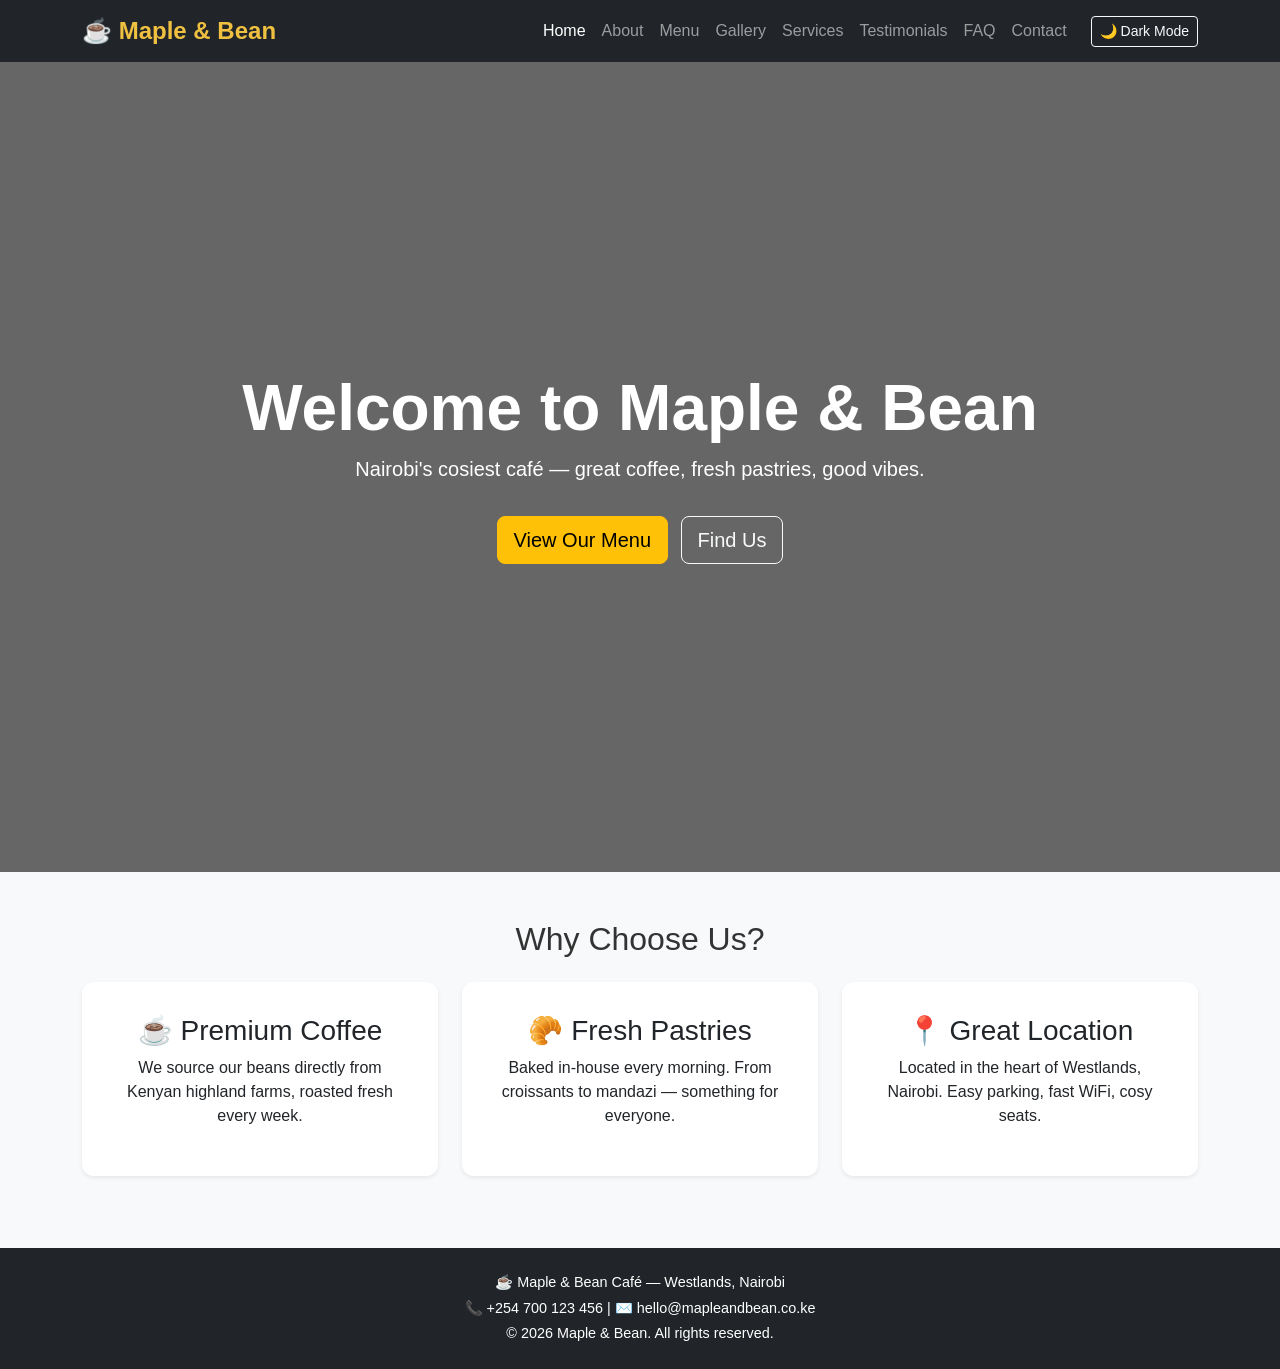
==== index.html @ 69208317 "Apply dark mode toggle across all pages" ====
<!DOCTYPE html>
<html lang="en">
<head>
  <meta charset="UTF-8">
  <meta name="viewport" content="width=device-width, initial-scale=1.0">
  <title>Maple & Bean Café - Home</title>
  <link href="https://cdn.jsdelivr.net/npm/bootstrap@5.3.3/dist/css/bootstrap.min.css" rel="stylesheet">
  <link rel="stylesheet" href="css/style.css">
</head>
<body>

  <!-- Navbar -->
  <nav class="navbar navbar-expand-lg navbar-dark bg-dark sticky-top">
    <div class="container">
      <a class="navbar-brand" href="index.html">☕ Maple & Bean</a>
      <button class="navbar-toggler" type="button" data-bs-toggle="collapse" data-bs-target="#navMenu">
        <span class="navbar-toggler-icon"></span>
      </button>
      <div class="collapse navbar-collapse" id="navMenu">
        <ul class="navbar-nav ms-auto">
          <li class="nav-item"><a class="nav-link active" href="index.html">Home</a></li>
          <li class="nav-item"><a class="nav-link" href="about.html">About</a></li>
          <li class="nav-item"><a class="nav-link" href="menu.html">Menu</a></li>
          <li class="nav-item"><a class="nav-link" href="gallery.html">Gallery</a></li>
          <li class="nav-item"><a class="nav-link" href="services.html">Services</a></li>
          <li class="nav-item"><a class="nav-link" href="testimonials.html">Testimonials</a></li>
          <li class="nav-item"><a class="nav-link" href="faq.html">FAQ</a></li>
          <li class="nav-item"><a class="nav-link" href="contact.html">Contact</a></li>
        </ul>
        <!-- Dark Mode Toggle -->
      <button class="btn btn-outline-light btn-sm ms-3 darkModeBtn" onclick="toggleDarkMode()">🌙 Dark Mode</button>
      </div>
    </div>
  </nav>

  <!-- Hero Section -->
  <section class="hero text-center text-white d-flex align-items-center justify-content-center">
    <div>
      <h1 class="display-3 fw-bold">Welcome to Maple & Bean</h1>
      <p class="lead">Nairobi's cosiest café — great coffee, fresh pastries, good vibes.</p>
      <a href="menu.html" class="btn btn-warning btn-lg mt-3">View Our Menu</a>
      <a href="contact.html" class="btn btn-outline-light btn-lg mt-3 ms-2">Find Us</a>
    </div>
  </section>

  <!-- Features Section -->
  <section class="py-5 bg-light">
    <div class="container">
      <h2 class="text-center mb-4">Why Choose Us?</h2>
      <div class="row text-center">
        <div class="col-md-4 mb-4">
          <div class="card h-100 shadow-sm p-3">
            <div class="card-body">
              <h3>☕ Premium Coffee</h3>
              <p>We source our beans directly from Kenyan highland farms, roasted fresh every week.</p>
            </div>
          </div>
        </div>
        <div class="col-md-4 mb-4">
          <div class="card h-100 shadow-sm p-3">
            <div class="card-body">
              <h3>🥐 Fresh Pastries</h3>
              <p>Baked in-house every morning. From croissants to mandazi — something for everyone.</p>
            </div>
          </div>
        </div>
        <div class="col-md-4 mb-4">
          <div class="card h-100 shadow-sm p-3">
            <div class="card-body">
              <h3>📍 Great Location</h3>
              <p>Located in the heart of Westlands, Nairobi. Easy parking, fast WiFi, cosy seats.</p>
            </div>
          </div>
        </div>
      </div>
    </div>
  </section>

  <!-- Footer -->
  <footer class="bg-dark text-white text-center py-4">
    <div class="container">
      <p class="mb-1">☕ Maple & Bean Café — Westlands, Nairobi</p>
      <p class="mb-1">📞 +254 700 123 456 | ✉️ hello@mapleandbean.co.ke</p>
      <p class="mb-0">&copy; 2026 Maple & Bean. All rights reserved.</p>
    </div>
  </footer>

  <script src="https://cdn.jsdelivr.net/npm/bootstrap@5.3.3/dist/js/bootstrap.bundle.min.js"></script>
  <script src="js/script.js"></script>
</body>
</html>
---- css/style.css ----
/* ===== GLOBAL STYLES ===== */
body {
  font-family: 'Segoe UI', Tahoma, Geneva, Verdana, sans-serif;
  color: #333;
}

/* ===== NAVBAR ===== */
.navbar-brand {
  font-size: 1.5rem;
  font-weight: bold;
  color: #f0c040 !important;
}

.nav-link:hover {
  color: #f0c040 !important;
}

/* ===== HERO SECTION ===== */
.hero {
  background: linear-gradient(rgba(0,0,0,0.6), rgba(0,0,0,0.6)),
              url('https://images.unsplash.com/photo-1501339847302-ac426a4a7cbb?w=1400') center/cover no-repeat;
  height: 90vh;
  min-height: 400px;
}

/* ===== PAGE HEADER ===== */
.page-header {
  background: linear-gradient(rgba(0,0,0,0.6), rgba(0,0,0,0.6)),
              url('https://images.unsplash.com/photo-1495474472287-4d71bcdd2085?w=1400') center/cover no-repeat;
  padding: 80px 0;
}

/* ===== CARDS ===== */
.card {
  border: none;
  border-radius: 12px;
  transition: transform 0.2s;
}

.card:hover {
  transform: translateY(-5px);
}

/* ===== MENU FILTER BUTTONS ===== */
.active-filter {
  font-weight: bold;
}

/* ===== GALLERY IMAGES ===== */
.img-fluid {
  width: 100%;
  height: 220px;
  object-fit: cover;
}

/* ===== FOOTER ===== */
footer {
  font-size: 0.9rem;
}

/* ===== ACCORDION ===== */
.accordion-button:not(.collapsed) {
  background-color: #f0c040;
  color: #333;
  font-weight: bold;
}
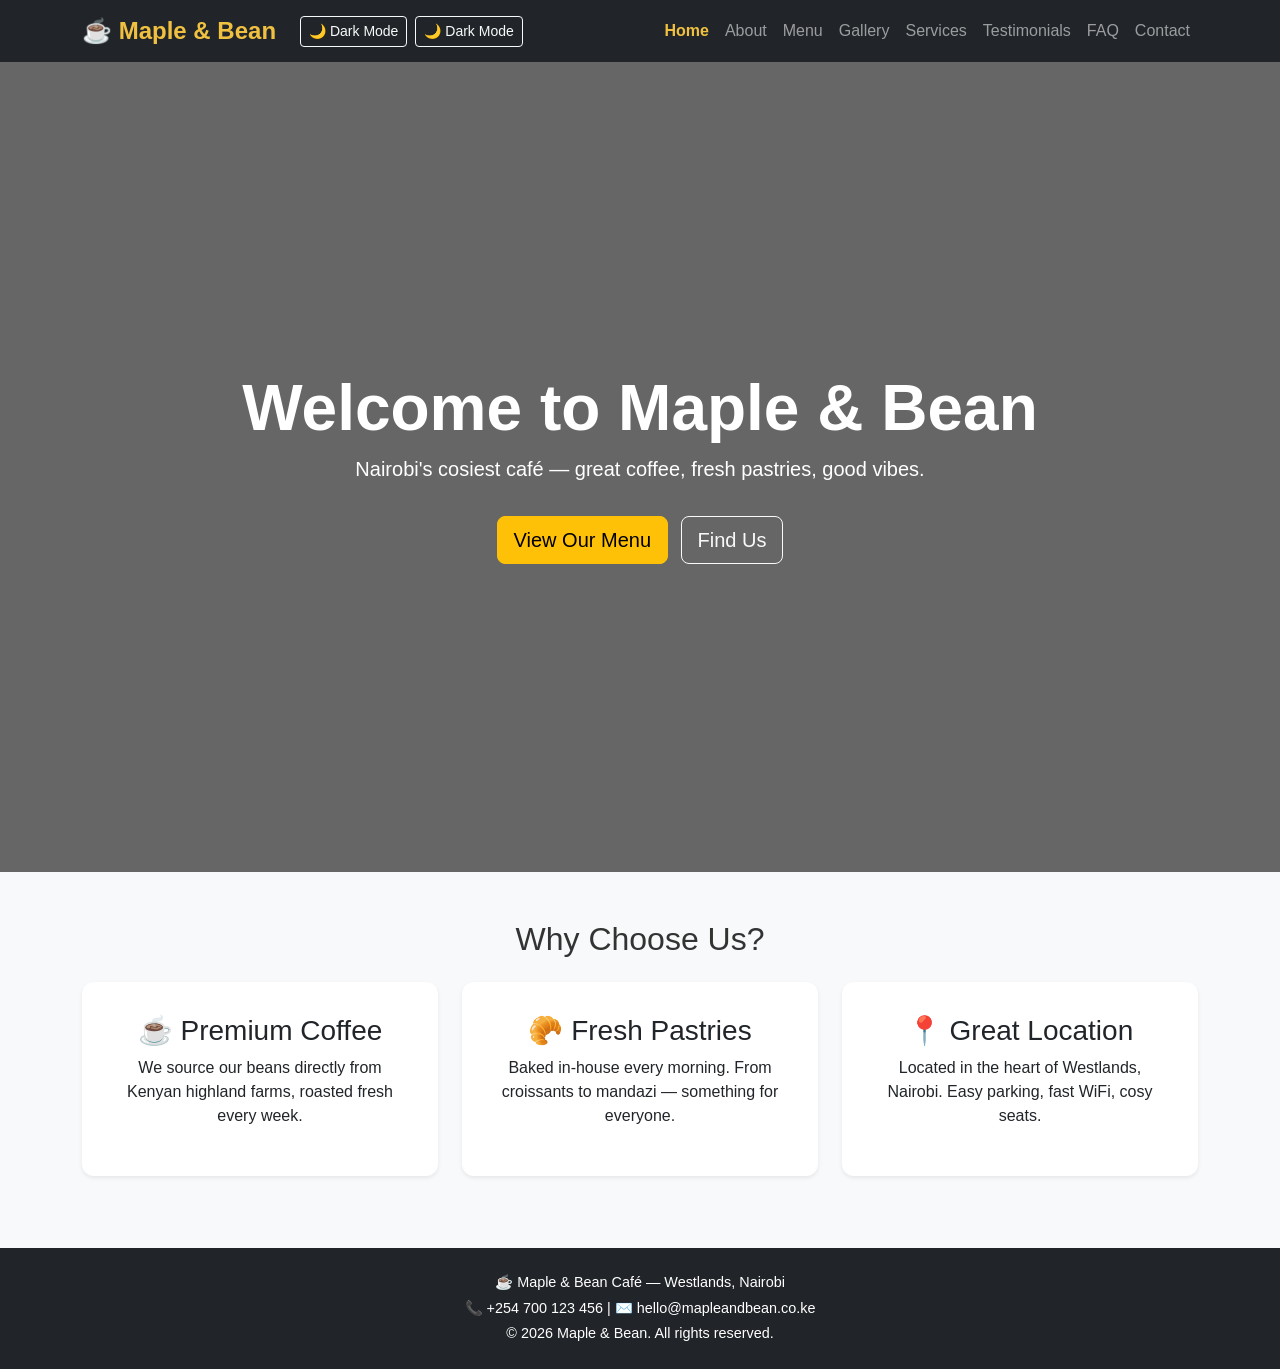
==== commit 4fef691b: "Fix dark mode button visibility across all pages" ====
--- a/index.html
+++ b/index.html
@@ -9,10 +9,12 @@
 </head>
 <body>
 
-  <!-- Navbar -->
+ <!-- Navbar -->
   <nav class="navbar navbar-expand-lg navbar-dark bg-dark sticky-top">
     <div class="container">
       <a class="navbar-brand" href="index.html">☕ Maple & Bean</a>
+      <button class="btn btn-outline-light btn-sm ms-2 darkModeBtn" onclick="toggleDarkMode()">🌙 Dark Mode</button>
+      <button class="btn btn-outline-light btn-sm ms-2 darkModeBtn" onclick="toggleDarkMode()">🌙 Dark Mode</button>
       <button class="navbar-toggler" type="button" data-bs-toggle="collapse" data-bs-target="#navMenu">
         <span class="navbar-toggler-icon"></span>
       </button>
@@ -27,12 +29,10 @@
           <li class="nav-item"><a class="nav-link" href="faq.html">FAQ</a></li>
           <li class="nav-item"><a class="nav-link" href="contact.html">Contact</a></li>
         </ul>
-        <!-- Dark Mode Toggle -->
-      <button class="btn btn-outline-light btn-sm ms-3 darkModeBtn" onclick="toggleDarkMode()">🌙 Dark Mode</button>
       </div>
     </div>
   </nav>
-
+  
   <!-- Hero Section -->
   <section class="hero text-center text-white d-flex align-items-center justify-content-center">
     <div>
--- a/css/style.css
+++ b/css/style.css
@@ -2,6 +2,11 @@
 body {
   font-family: 'Segoe UI', Tahoma, Geneva, Verdana, sans-serif;
   color: #333;
+}
+
+/* ===== SMOOTH SCROLL ===== */
+html {
+  scroll-behavior: smooth;
 }
 
 /* ===== NAVBAR ===== */
@@ -13,6 +18,12 @@
 
 .nav-link:hover {
   color: #f0c040 !important;
+}
+
+/* ===== ACTIVE NAV LINK ===== */
+.nav-link.active {
+  color: #f0c040 !important;
+  font-weight: bold;
 }
 
 /* ===== HERO SECTION ===== */
@@ -63,4 +74,33 @@
   background-color: #f0c040;
   color: #333;
   font-weight: bold;
+}
+
+/* ===== DARK MODE ===== */
+body.dark-mode {
+  background-color: #1a1a1a;
+  color: #f0f0f0;
+}
+
+body.dark-mode .card {
+  background-color: #2a2a2a;
+  color: #f0f0f0;
+}
+
+body.dark-mode .bg-light {
+  background-color: #2a2a2a !important;
+}
+
+body.dark-mode footer {
+  background-color: #111 !important;
+}
+
+body.dark-mode .accordion-item {
+  background-color: #2a2a2a;
+  color: #f0f0f0;
+}
+
+body.dark-mode .accordion-button {
+  background-color: #333;
+  color: #f0f0f0;
 }
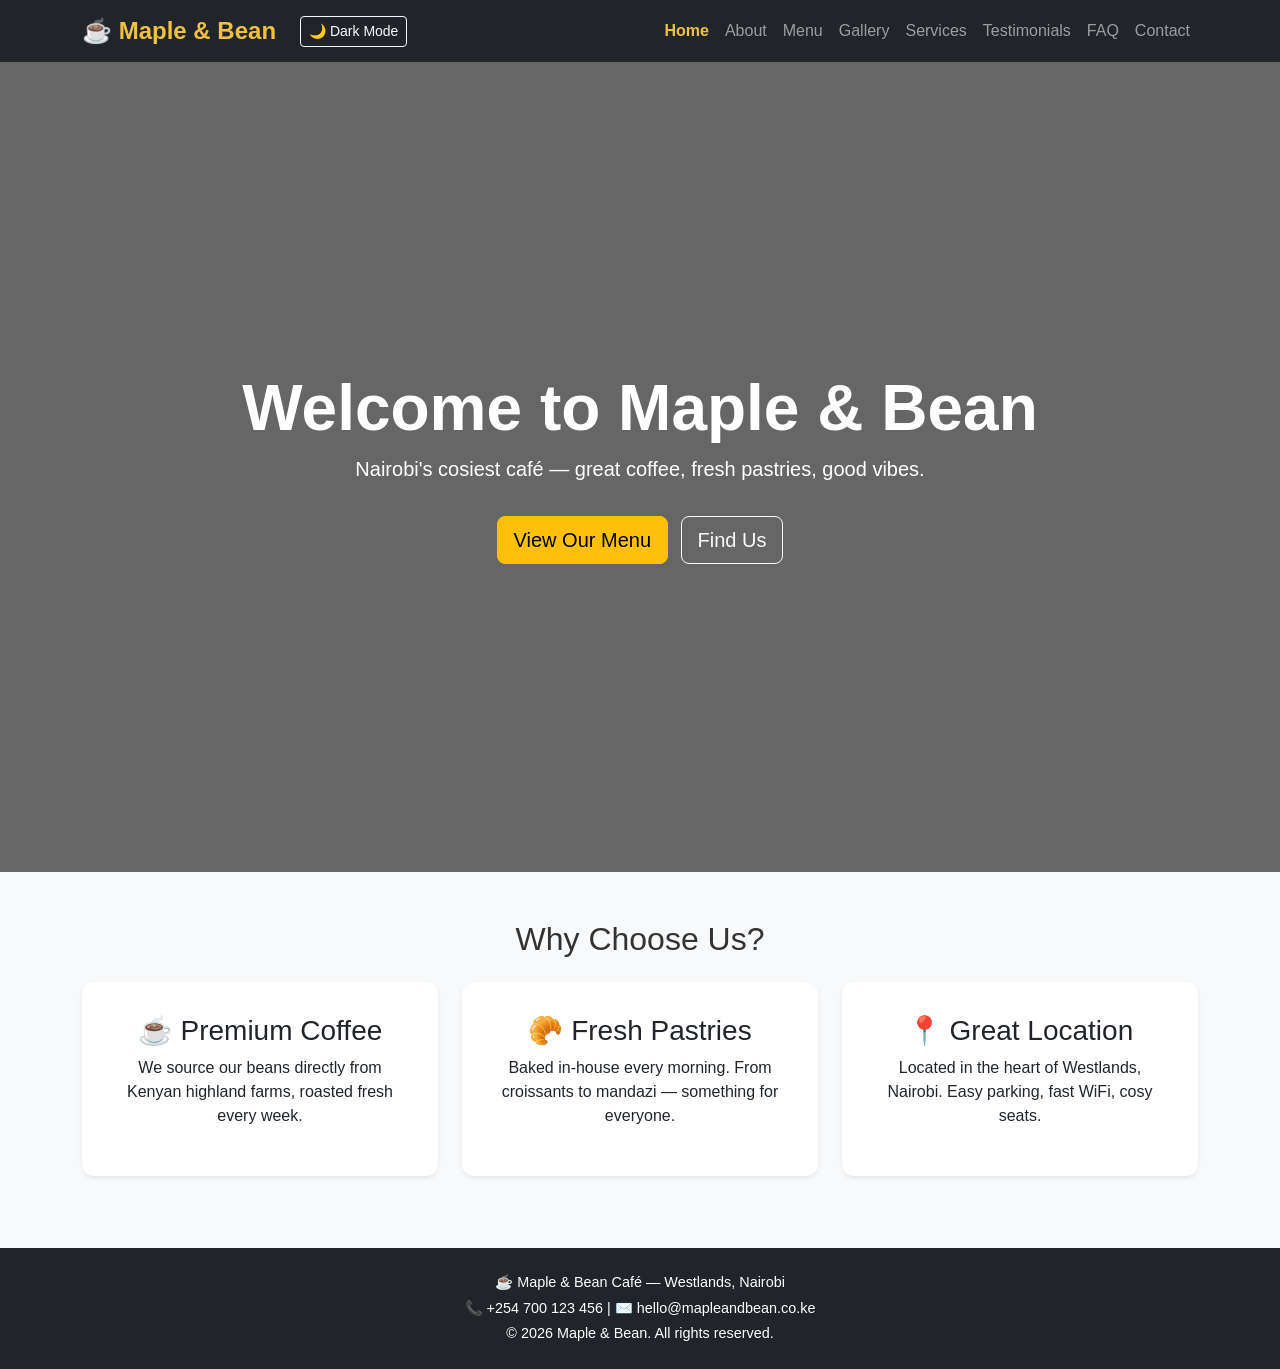
==== commit 9f1da50e: "Fix empty about page and duplicate dark mode button" ====
--- a/index.html
+++ b/index.html
@@ -13,7 +13,6 @@
   <nav class="navbar navbar-expand-lg navbar-dark bg-dark sticky-top">
     <div class="container">
       <a class="navbar-brand" href="index.html">☕ Maple & Bean</a>
-      <button class="btn btn-outline-light btn-sm ms-2 darkModeBtn" onclick="toggleDarkMode()">🌙 Dark Mode</button>
       <button class="btn btn-outline-light btn-sm ms-2 darkModeBtn" onclick="toggleDarkMode()">🌙 Dark Mode</button>
       <button class="navbar-toggler" type="button" data-bs-toggle="collapse" data-bs-target="#navMenu">
         <span class="navbar-toggler-icon"></span>
--- a/css/style.css
+++ b/css/style.css
@@ -103,4 +103,15 @@
 body.dark-mode .accordion-button {
   background-color: #333;
   color: #f0f0f0;
+  /* ===== GALLERY HOVER EFFECT ===== */
+.gallery-img {
+  width: 100%;
+  height: 220px;
+  object-fit: cover;
+  transition: transform 0.3s ease;
+  border-radius: 8px;
+}
+
+.gallery-img:hover {
+  transform: scale(1.05);
 }
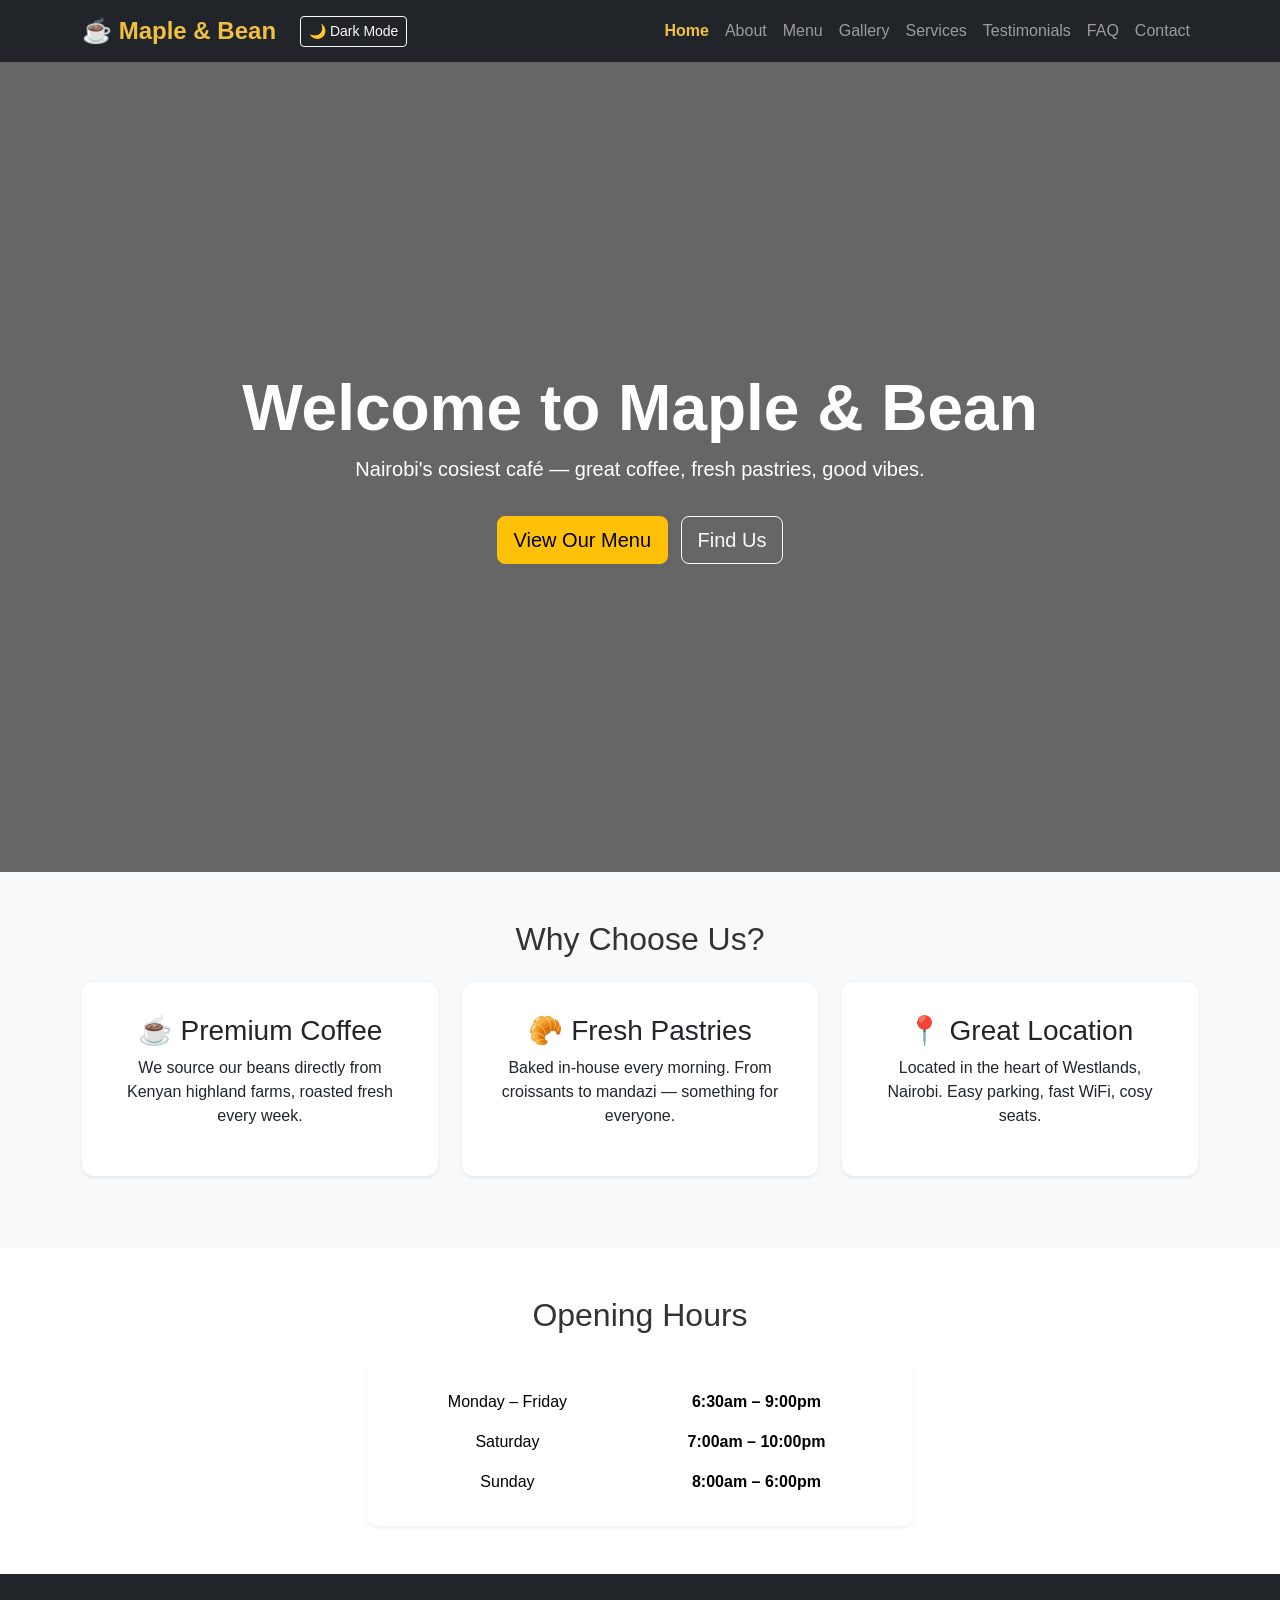
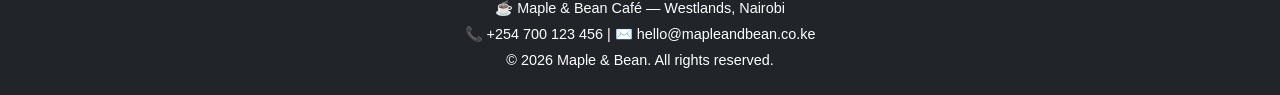
==== commit e4793d16: "Add opening hours section to homepage" ====
--- a/index.html
+++ b/index.html
@@ -75,6 +75,35 @@
     </div>
   </section>
 
+<!-- Opening Hours Section -->
+  <section class="py-5">
+    <div class="container">
+      <h2 class="text-center mb-4">Opening Hours</h2>
+      <div class="row justify-content-center">
+        <div class="col-md-6">
+          <div class="card shadow-sm p-4 text-center">
+            <table class="table table-borderless mb-0">
+              <tbody>
+                <tr>
+                  <td>Monday – Friday</td>
+                  <td><strong>6:30am – 9:00pm</strong></td>
+                </tr>
+                <tr>
+                  <td>Saturday</td>
+                  <td><strong>7:00am – 10:00pm</strong></td>
+                </tr>
+                <tr>
+                  <td>Sunday</td>
+                  <td><strong>8:00am – 6:00pm</strong></td>
+                </tr>
+              </tbody>
+            </table>
+          </div>
+        </div>
+      </div>
+    </div>
+  </section>
+
   <!-- Footer -->
   <footer class="bg-dark text-white text-center py-4">
     <div class="container">
--- a/css/style.css
+++ b/css/style.css
@@ -64,6 +64,13 @@
   object-fit: cover;
 }
 
+.gallery-img {
+  width: 100%;
+  height: 250px;
+  object-fit: cover;
+  display: block;
+}
+
 /* ===== FOOTER ===== */
 footer {
   font-size: 0.9rem;
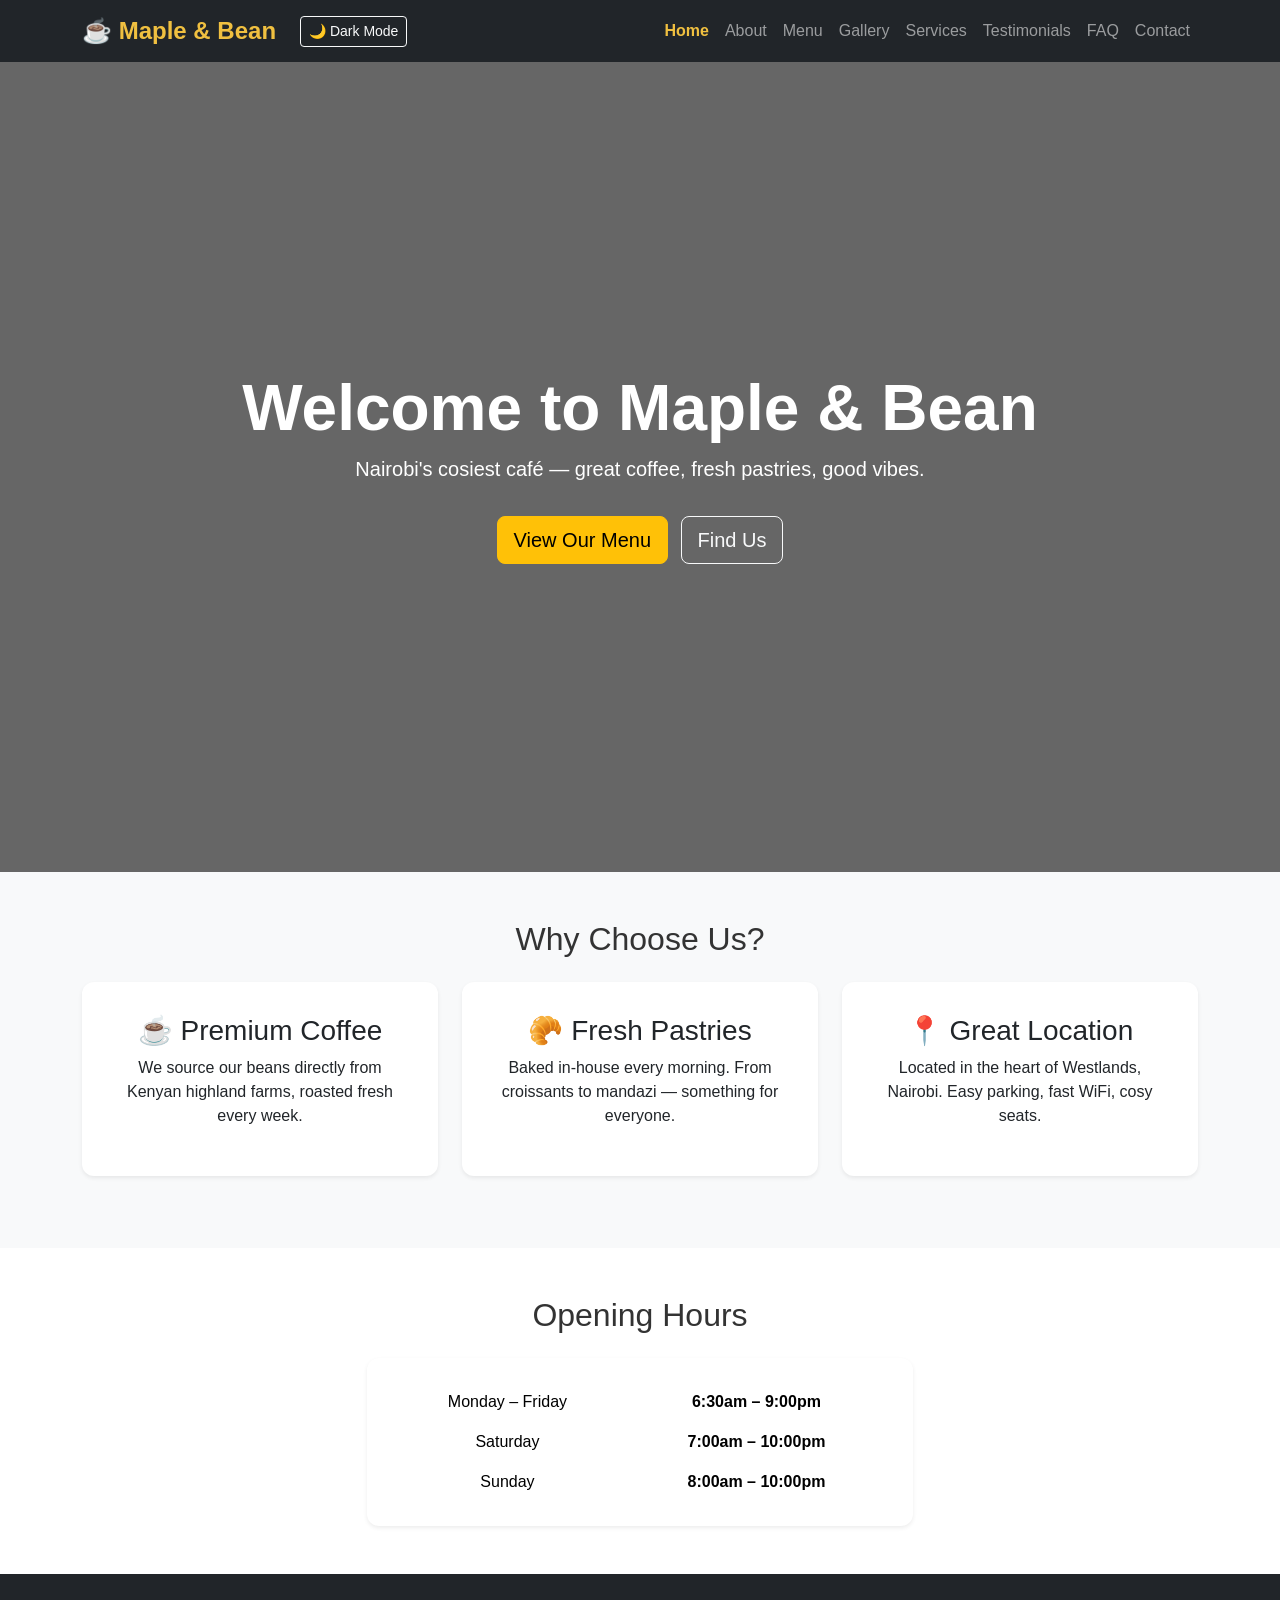
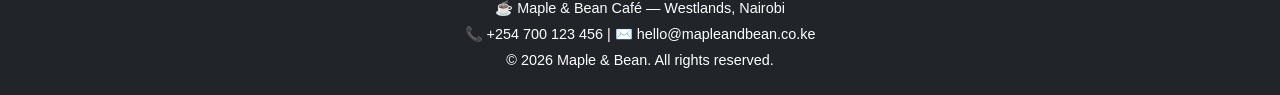
==== commit 367aa29f: "Update Sunday opening hours" ====
--- a/index.html
+++ b/index.html
@@ -94,7 +94,7 @@
                 </tr>
                 <tr>
                   <td>Sunday</td>
-                  <td><strong>8:00am – 6:00pm</strong></td>
+                  <td><strong>8:00am – 10:00pm</strong></td>
                 </tr>
               </tbody>
             </table>
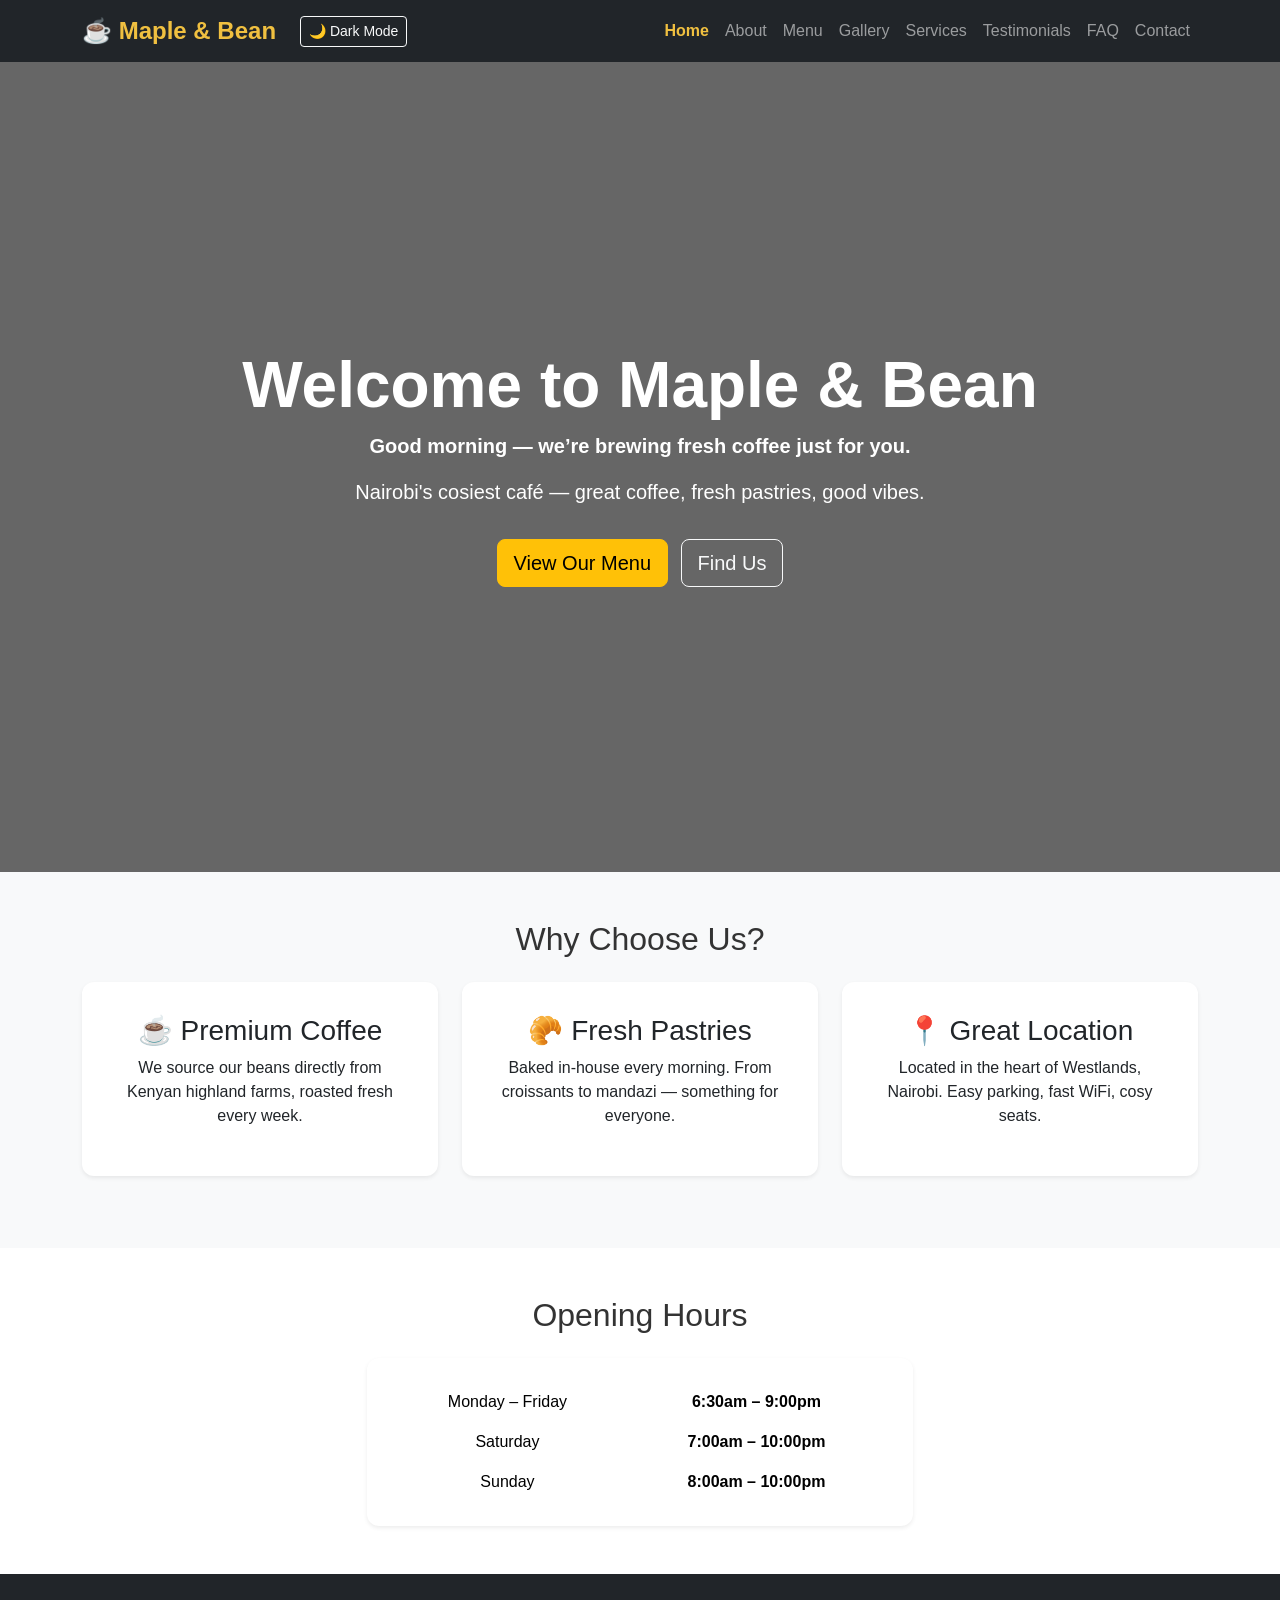
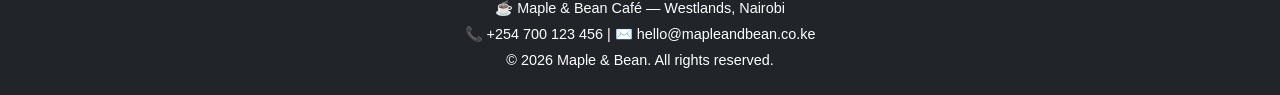
==== commit 4d4504b6: "Add time-based welcome message" ====
--- a/index.html
+++ b/index.html
@@ -36,6 +36,7 @@
   <section class="hero text-center text-white d-flex align-items-center justify-content-center">
     <div>
       <h1 class="display-3 fw-bold">Welcome to Maple & Bean</h1>
+      <p id="timeGreeting" class="lead fw-semibold">Good morning — we’re brewing fresh coffee just for you.</p>
       <p class="lead">Nairobi's cosiest café — great coffee, fresh pastries, good vibes.</p>
       <a href="menu.html" class="btn btn-warning btn-lg mt-3">View Our Menu</a>
       <a href="contact.html" class="btn btn-outline-light btn-lg mt-3 ms-2">Find Us</a>
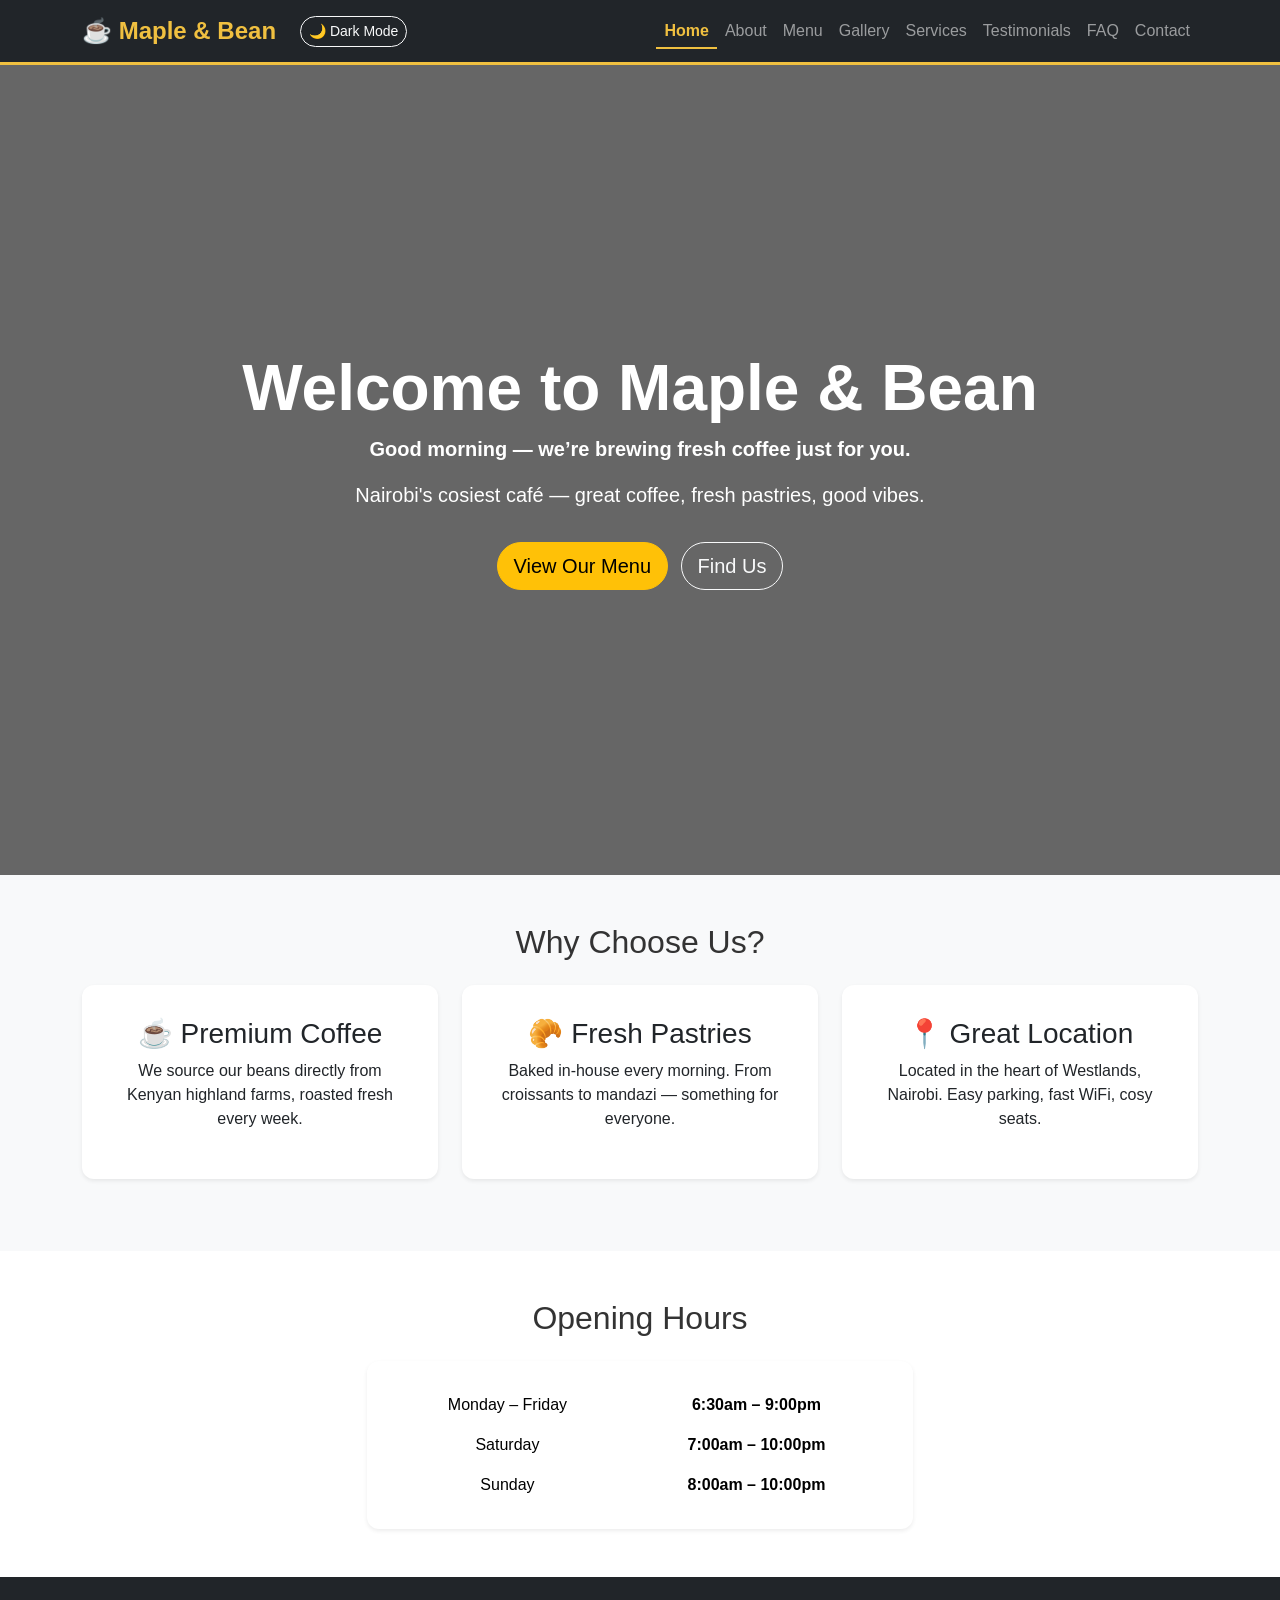
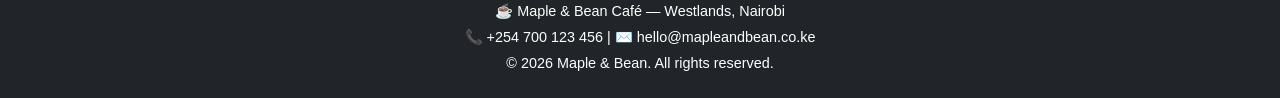
==== commit 69d9a423: "Move Popular Items section from home page to menu page" ====
--- a/index.html
+++ b/index.html
@@ -8,6 +8,12 @@
   <link rel="stylesheet" href="css/style.css">
 </head>
 <body>
+  <div id="page-loader" class="page-loader">
+    <div class="loader-ring">
+      <div class="loader-core">☕</div>
+    </div>
+    <p class="loader-text">Brewing your experience...</p>
+  </div>
 
  <!-- Navbar -->
   <nav class="navbar navbar-expand-lg navbar-dark bg-dark sticky-top">
@@ -76,7 +82,7 @@
     </div>
   </section>
 
-<!-- Opening Hours Section -->
+  <!-- Opening Hours Section -->
   <section class="py-5">
     <div class="container">
       <h2 class="text-center mb-4">Opening Hours</h2>
--- a/css/style.css
+++ b/css/style.css
@@ -4,12 +4,73 @@
   color: #333;
 }
 
+.page-loader {
+  position: fixed;
+  inset: 0;
+  display: flex;
+  flex-direction: column;
+  align-items: center;
+  justify-content: center;
+  background: rgba(17, 17, 17, 0.96);
+  z-index: 9999;
+  transition: opacity 0.4s ease, visibility 0.4s ease;
+}
+
+.page-loader.hidden {
+  opacity: 0;
+  visibility: hidden;
+  pointer-events: none;
+}
+
+.loader-ring {
+  width: 90px;
+  height: 90px;
+  border: 4px solid rgba(240, 192, 64, 0.25);
+  border-top-color: #f0c040;
+  border-radius: 50%;
+  display: flex;
+  align-items: center;
+  justify-content: center;
+  animation: spin 1s linear infinite;
+  margin-bottom: 16px;
+}
+
+.loader-core {
+  font-size: 2rem;
+  animation: pulse 1s ease-in-out infinite;
+}
+
+.loader-text {
+  color: #fff;
+  font-weight: 600;
+  letter-spacing: 0.04em;
+}
+
+@keyframes spin {
+  to {
+    transform: rotate(360deg);
+  }
+}
+
+@keyframes pulse {
+  0%, 100% {
+    transform: scale(1);
+  }
+  50% {
+    transform: scale(1.12);
+  }
+}
+
 /* ===== SMOOTH SCROLL ===== */
 html {
   scroll-behavior: smooth;
 }
 
 /* ===== NAVBAR ===== */
+.navbar {
+  border-bottom: 3px solid #f0c040;
+}
+
 .navbar-brand {
   font-size: 1.5rem;
   font-weight: bold;
@@ -24,6 +85,8 @@
 .nav-link.active {
   color: #f0c040 !important;
   font-weight: bold;
+  border-bottom: 2px solid #f0c040;
+  padding-bottom: 4px;
 }
 
 /* ===== HERO SECTION ===== */
@@ -57,6 +120,11 @@
   font-weight: bold;
 }
 
+/* ===== BUTTONS ===== */
+.btn {
+  border-radius: 999px;
+}
+
 /* ===== GALLERY IMAGES ===== */
 .img-fluid {
   width: 100%;
@@ -110,7 +178,9 @@
 body.dark-mode .accordion-button {
   background-color: #333;
   color: #f0f0f0;
-  /* ===== GALLERY HOVER EFFECT ===== */
+}
+
+/* ===== GALLERY HOVER EFFECT ===== */
 .gallery-img {
   width: 100%;
   height: 220px;
@@ -121,4 +191,42 @@
 
 .gallery-img:hover {
   transform: scale(1.05);
+}
+
+/* ===== TESTIMONIAL AVATAR ===== */
+.testimonial-avatar {
+  width: 50px !important;
+  height: 50px !important;
+  border-radius: 50% !important;
+  background-color: #f0c040 !important;
+  color: #333 !important;
+  font-weight: bold !important;
+  display: flex !important;
+  align-items: center !important;
+  justify-content: center !important;
+  font-size: 1rem !important;
+}
+
+/* ===== POPULAR ITEMS ===== */
+.popular-item-card {
+  overflow: hidden;
+}
+.popular-item-card .card-img-top {
+  height: 220px;
+  object-fit: cover;
+}
+.popular-item-card .card-body {
+  padding: 1.5rem;
+}
+.popular-item-price {
+  font-size: 1.1rem;
+  font-weight: 700;
+  color: #b76e03;
+  margin-bottom: 1rem;
+}
+
+@media (max-width: 767px) {
+  .popular-item-card .card-img-top {
+    height: 200px;
+  }
 }
